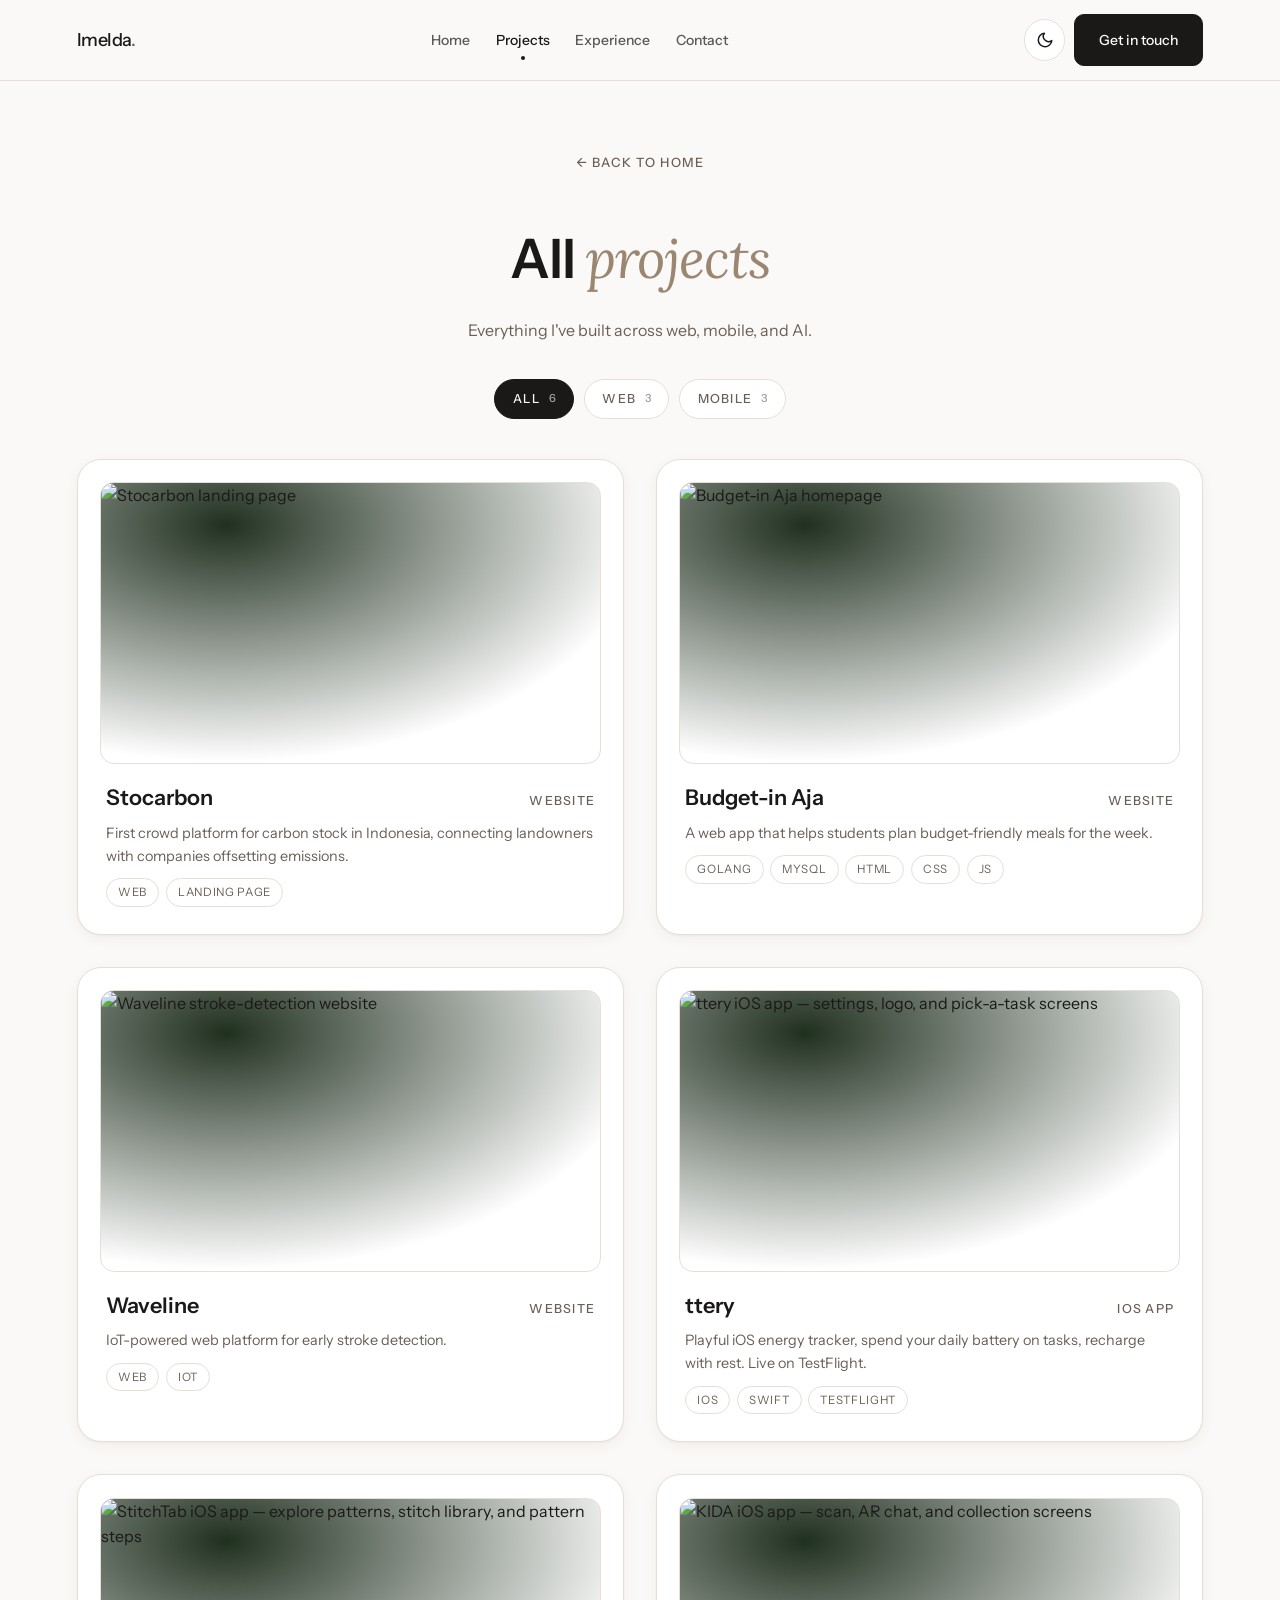
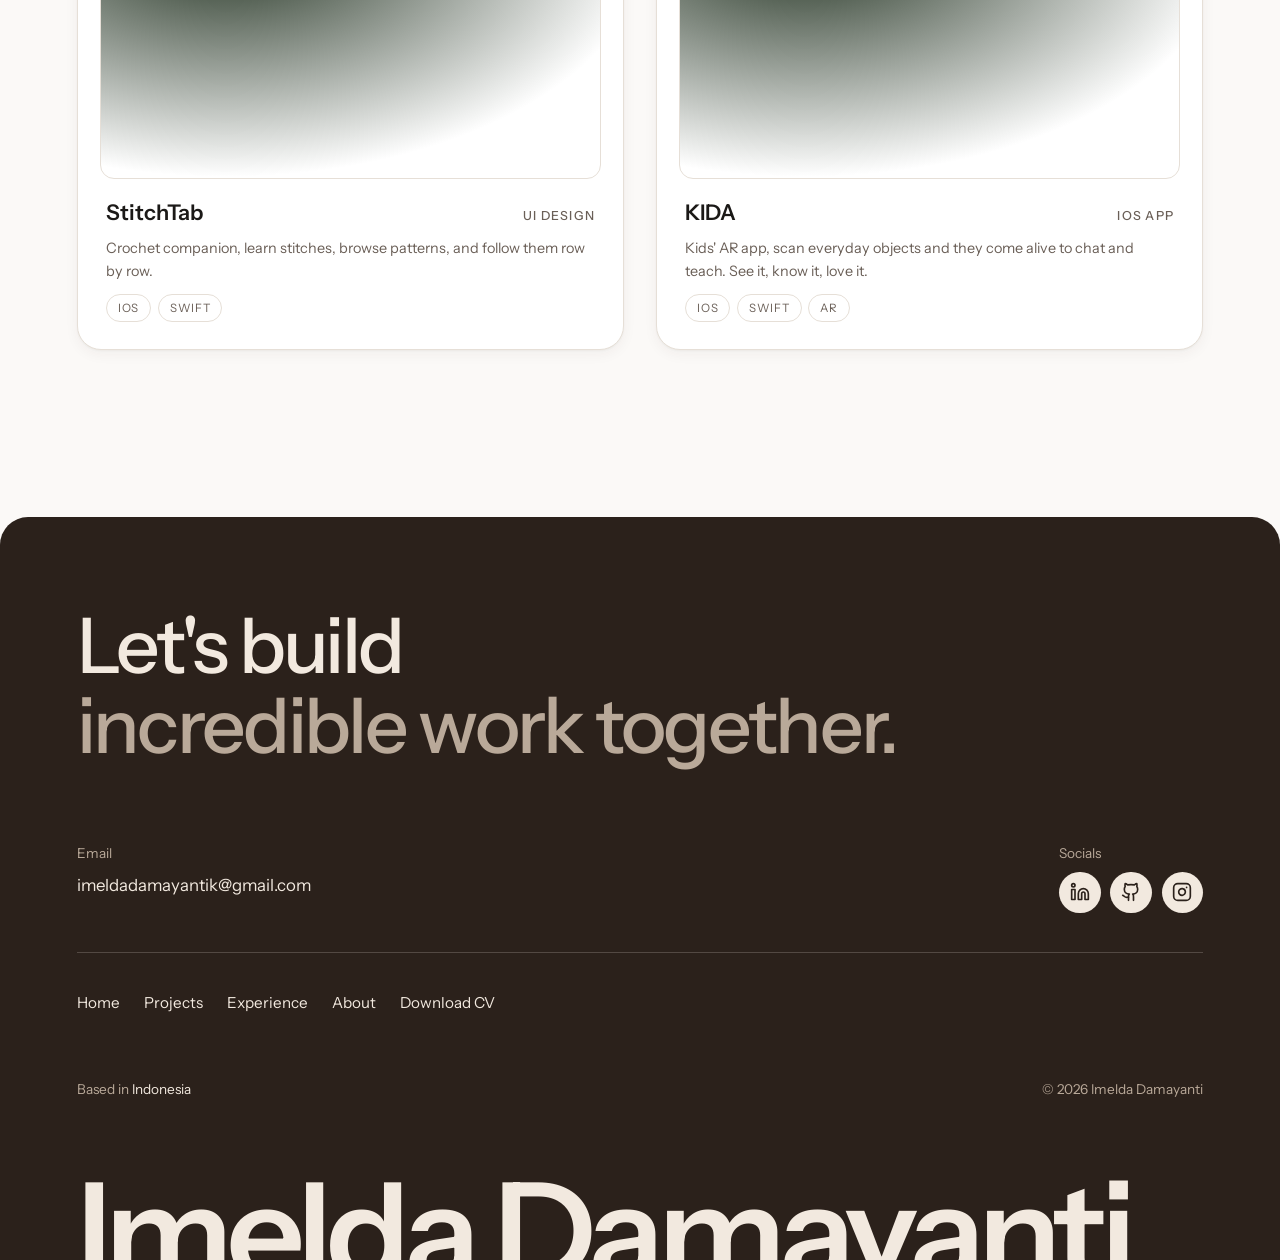
==== projects.html @ 266d2d01 "Update Color" ====
<!DOCTYPE html>
<html lang="en" data-theme="light">
<head>
  <meta charset="UTF-8" />
  <meta name="viewport" content="width=device-width, initial-scale=1.0" />
  <title>All Projects — Imelda Damayanti</title>
  <meta name="description" content="Every project by Imelda Damayanti: web, mobile and AI work, filterable by category." />
  <meta property="og:title" content="All Projects — Imelda Damayanti" />
  <meta property="og:description" content="Web, mobile and AI projects by Imelda Damayanti." />
  <meta property="og:type" content="website" />
  <link rel="icon" href="assets/imeld.png" sizes="any" />
  <link rel="icon" type="image/png" sizes="32x32" href="assets/imeld.png" />
  <link rel="apple-touch-icon" href="assets/apple-touch-icon.png" />
  <link rel="preconnect" href="https://fonts.googleapis.com" />
  <link rel="preconnect" href="https://fonts.gstatic.com" crossorigin />
  <link href="https://fonts.googleapis.com/css2?family=Lora:ital,wght@0,400;0,500;1,400&family=Instrument+Sans:wght@400;500;600;700&family=Mrs+Saint+Delafield&display=swap" rel="stylesheet" />
  <link rel="stylesheet" href="css/style.css?v=63" />
  <script>
    /* apply the saved theme before first paint so there is no dark -> light flash */
    try { var t = localStorage.getItem("theme"); if (t === "light" || t === "dark") document.documentElement.dataset.theme = t; } catch (e) {}
  </script>
</head>
<body>

  <header class="nav">
    <a class="nav__logo" href="index.html#home">Imelda<span class="accent">.</span></a>
    <nav class="nav__links" aria-label="Primary">
      <a href="index.html">Home</a>
      <a href="projects.html" aria-current="page">Projects</a>
      <a href="index.html#experience">Experience</a>
      <!-- <a href="index.html#services">Services</a> -->
      <a href="index.html#contact">Contact</a>
    </nav>
    <div class="nav__actions">
      <button class="theme-toggle" id="themeToggle" type="button" aria-label="Switch to light mode">
        <svg class="icon-sun" width="18" height="18" viewBox="0 0 24 24" fill="none" stroke="currentColor" stroke-width="2" stroke-linecap="round" stroke-linejoin="round" aria-hidden="true"><circle cx="12" cy="12" r="4" /><path d="M12 2v2M12 20v2M4.93 4.93l1.41 1.41M17.66 17.66l1.41 1.41M2 12h2M20 12h2M4.93 19.07l1.41-1.41M17.66 6.34l1.41-1.41" /></svg>
        <svg class="icon-moon" width="18" height="18" viewBox="0 0 24 24" fill="none" stroke="currentColor" stroke-width="2" stroke-linecap="round" stroke-linejoin="round" aria-hidden="true"><path d="M21 12.79A9 9 0 1 1 11.21 3 7 7 0 0 0 21 12.79z" /></svg>
      </button>
      <a class="btn" href="mailto:imeldadamayantik@gmail.com">Get in touch</a>
    </div>
    <button class="nav__burger" id="burger" aria-label="Menu" aria-expanded="false">
      <span></span><span></span>
    </button>
  </header>

  <nav class="mobile-menu" id="mobileMenu" aria-label="Mobile">
    <a href="index.html">Home</a>
    <a href="projects.html">Projects</a>
    <a href="index.html#experience">Experience</a>
    <!-- <a href="index.html#services">Services</a> -->
    <a href="index.html#contact">Contact</a>
    <a class="btn mobile-menu__btn" href="mailto:imeldadamayantik@gmail.com">Get in touch</a>
  </nav>

  <main id="home">
    <section class="section section--first" id="projects">
      <a class="back-link reveal" href="index.html">← Back to home</a>
      <h2 class="reveal">All <em>projects</em></h2>
      <p class="section__sub reveal">
        Everything I've built across web, mobile, and AI.
      </p>
      <div class="filters reveal" id="projectFilters" role="group" aria-label="Filter projects by category"></div>
      <div class="grid-2" id="projectGrid" data-projects="all"></div>
      <noscript><p class="section__sub">Enable JavaScript to see the projects, or visit <a href="https://github.com/imeldamayanti" rel="noopener">my GitHub</a>.</p></noscript>
    </section>
  </main>

  <footer class="site-footer" id="contact">
    <div class="site-footer__inner">
      <h2 class="site-footer__title">
        <span class="sr-only">Let's build something incredible together.</span>
        <span aria-hidden="true">
          Let's <span class="rotor"><span class="rotor__word is-on">build</span><span class="rotor__word">design</span><span class="rotor__word">ship</span><span class="rotor__word">create</span></span>
          <span class="site-footer__title-muted">incredible work together.</span>
        </span>
      </h2>

      <div class="site-footer__contact">
        <div>
          <p class="site-footer__label">Email</p>
          <a class="site-footer__email" href="mailto:imeldadamayantik@gmail.com">imeldadamayantik@gmail.com</a>
        </div>
        <div class="site-footer__socials">
          <p class="site-footer__label">Socials</p>
          <ul>
            <li><a href="https://www.linkedin.com/in/imeldadamayanti/" target="_blank" rel="noopener" aria-label="LinkedIn"><svg width="20" height="20" viewBox="0 0 24 24" fill="none" stroke="currentColor" stroke-width="2" stroke-linecap="round" stroke-linejoin="round" aria-hidden="true"><path d="M16 8a6 6 0 0 1 6 6v7h-4v-7a2 2 0 0 0-2-2 2 2 0 0 0-2 2v7h-4v-7a6 6 0 0 1 6-6z" /><rect x="2" y="9" width="4" height="12" /><circle cx="4" cy="4" r="2" /></svg></a></li>
            <li><a href="https://github.com/imeldamayanti" target="_blank" rel="noopener" aria-label="GitHub"><svg width="20" height="20" viewBox="0 0 24 24" fill="none" stroke="currentColor" stroke-width="2" stroke-linecap="round" stroke-linejoin="round" aria-hidden="true"><path d="M15 22v-4a4.8 4.8 0 0 0-1-3.5c3 0 6-2 6-5.5.08-1.25-.27-2.48-1-3.5.28-1.15.28-2.35 0-3.5 0 0-1 0-3 1.5-2.64-.5-5.36-.5-8 0C6 2 5 2 5 2c-.3 1.15-.3 2.35 0 3.5A5.403 5.403 0 0 0 4 9c0 3.5 3 5.5 6 5.5-.39.49-.68 1.05-.85 1.65-.17.6-.22 1.23-.15 1.85v4" /><path d="M9 18c-4.51 2-5-2-7-2" /></svg></a></li>
            <li><a href="https://www.instagram.com/imelda_d_/" target="_blank" rel="noopener" aria-label="Instagram"><svg width="20" height="20" viewBox="0 0 24 24" fill="none" stroke="currentColor" stroke-width="2" stroke-linecap="round" stroke-linejoin="round" aria-hidden="true"><rect x="2" y="2" width="20" height="20" rx="5" ry="5" /><path d="M16 11.37A4 4 0 1 1 12.63 8 4 4 0 0 1 16 11.37z" /><line x1="17.5" y1="6.5" x2="17.51" y2="6.5" /></svg></a></li>
          </ul>
        </div>
      </div>

      <nav class="site-footer__nav" aria-label="Footer">
        <a href="index.html">Home</a>
        <a href="index.html#projects">Projects</a>
        <a href="index.html#experience">Experience</a>
        <a href="index.html#about">About</a>
        <a href="assets/CV_ImeldaDamayanti.pdf" target="_blank" rel="noopener">Download CV</a>
      </nav>

      <div class="site-footer__meta">
        <p>Based in <span>Indonesia</span></p>
        <p>© 2026 Imelda Damayanti</p>
      </div>
    </div>
    <p class="site-footer__mark" aria-hidden="true">Imelda Damayanti</p>
  </footer>

  <script src="js/projects.js?v=1"></script>
  <script src="js/main.js?v=26"></script>
</body>
</html>
---- css/style.css ----
/* ============ TOKENS & RESET ============ */
:root {
  /* dark chocolate: warm near-black, not brown. every neutral leans warm instead of blue. */
  --bg: #120e0c;
  --surface: #181310;
  --card: #1e1814;
  --line: #2f2822;
  --text: #f1ece6;
  --muted: #a69c91;
  --accent: #f1ece6;
  --radius: 20px;
  --font-sans: "Instrument Sans", system-ui, sans-serif;
  --font-serif: "Lora", Georgia, serif;
  --pad: clamp(2rem, 8.25vw, 10rem);   /* air from device edge (also used for vertical gaps) */
  --content: 1152px;                   /* max width of page content */
  /* horizontal gutter: fixed breathing room on small screens, and on wide screens
     the extra space goes to the sides so content stays at --content, centered.
     nav, hero, sections and footer all use it, so their edges line up. */
  --gutter: max(clamp(1.5rem, 6vw, 5rem), calc((100vw - var(--content)) / 2));
  --gap-y: clamp(1.5rem, 3vh, 3rem); /* vertical air above/below hero card */
  --em: var(--muted);                  /* italic serif accent words in headings */
  --btn-ghost-border: var(--line);
  --shadow-card: 0 1px 2px rgba(0, 0, 0, 0.22), 0 4px 14px rgba(0, 0, 0, 0.16);
  --shadow-md: 0 10px 32px rgba(0, 0, 0, 0.4);
  --shadow-lg: 0 18px 48px rgba(0, 0, 0, 0.48);
  --hero-photo-bg: radial-gradient(75% 60% at 50% 38%, #4a4038 0%, #2c241e 52%, #18120f 100%);
  color-scheme: dark;
}

/* light theme: same tokens, warm off-white. toggled by js/main.js via data-theme */
:root[data-theme="light"] {
  --bg: #fbf9f7;
  --surface: #f4f0eb;
  --card: #ffffff;
  --line: #e6dfd7;
  --text: #1b1917;
  --muted: #6a5f57;
  --accent: #1b1917;
  --em: #9a8671;                       /* tan italics, like the reference (a touch deeper for contrast) */
  --btn-ghost-border: #9a8b82;
  --eyebrow-dot: #bfae9f;
  --shadow-card: 0 1px 2px rgba(60, 45, 30, 0.04), 0 4px 14px rgba(60, 45, 30, 0.05);
  --shadow-md: 0 10px 30px rgba(60, 45, 30, 0.12);
  --shadow-lg: 0 18px 44px rgba(60, 45, 30, 0.16);
  --hero-photo-bg: #bbad9e; /* flat tan, as in the reference */
  color-scheme: light;
}

* { margin: 0; padding: 0; box-sizing: border-box; }

/* `hidden` must win over any display: grid/flex set on a section */
[hidden] { display: none !important; }

html { scroll-behavior: smooth; }

body {
  background: var(--bg);
  color: var(--text);
  font-family: var(--font-sans);
  line-height: 1.6;
  overflow-x: hidden;
}

::selection { background: var(--text); color: var(--bg); }

img { max-width: 100%; display: block; }
a { color: inherit; text-decoration: none; }
.accent { color: var(--muted); }

h1, h2 { font-weight: 600; letter-spacing: -0.02em; }
h1 em, h2 em {
  font-family: var(--font-serif);
  font-style: italic;
  font-weight: 400;
  color: var(--em);
}

.label {
  font-size: 0.78rem;
  letter-spacing: 0.1em;
  text-transform: uppercase;
  color: var(--muted);
  font-weight: 500;
}

/* ============ REVEAL (JS-gated) ============ */
.js .reveal {
  opacity: 0;
  transform: translateY(22px);
  transition: opacity 0.6s ease, transform 0.6s cubic-bezier(0.22, 1, 0.36, 1);
}
.js .reveal.is-visible { opacity: 1; transform: none; }

@media (prefers-reduced-motion: reduce) {
  .js .reveal { opacity: 1; transform: none; transition: none; }
  html { scroll-behavior: auto; }
}

/* ============ BUTTONS ============ */
.btn {
  display: inline-flex;
  align-items: center;
  gap: 0.5rem;
  background: var(--text);
  color: var(--bg);
  font-size: 0.875rem;
  font-weight: 500;
  padding: 0.85rem 1.5rem;
  border: 1px solid var(--text);
  border-radius: 10px;
  transition: opacity 0.2s, transform 0.2s;
}
.btn:hover { opacity: 0.85; transform: translateY(-1px); }
.btn--ghost { background: transparent; color: var(--text); border-color: var(--btn-ghost-border); }
.btn--ghost:hover { border-color: var(--muted); }

/* ============ INTRO LOADER ============ */
.loader {
  position: fixed;
  inset: 0;
  z-index: 999;
  display: none;
  place-items: center;
  pointer-events: none;
}
.js .loader { display: grid; }
.loader__cols {
  position: absolute;
  inset: 0;
  display: grid;
  grid-template-columns: repeat(5, 1fr);
}
.loader__cols span {
  background: var(--surface);
  border-right: 1px solid color-mix(in srgb, var(--text) 5%, transparent);
  transform: translateY(0);
}
.loader__text {
  position: relative;
  font-size: clamp(2.6rem, 7vw, 5.5rem);
  font-weight: 700;
  letter-spacing: -0.03em;
}
.loader__text .ch {
  display: inline-block;
  opacity: 0;
  transform: translateY(34px);
  transition: opacity 0.5s ease, transform 0.55s cubic-bezier(0.22, 1, 0.36, 1);
}
.loader.in .ch { opacity: 1; transform: none; }
.loader.drop .loader__text { opacity: 0; transition: opacity 0.25s; }
.loader.drop .loader__cols span {
  animation: col-drop 0.75s cubic-bezier(0.7, 0, 0.3, 1) forwards;
}
.loader.drop .loader__cols span:nth-child(2) { animation-delay: 0.08s; }
.loader.drop .loader__cols span:nth-child(3) { animation-delay: 0.16s; }
.loader.drop .loader__cols span:nth-child(4) { animation-delay: 0.24s; }
.loader.drop .loader__cols span:nth-child(5) { animation-delay: 0.32s; }
@keyframes col-drop { to { transform: translateY(103%); } }

body.loading { overflow: hidden; }

@media (prefers-reduced-motion: reduce) {
  .js .loader { display: none; }
}

/* ============ NAV ============ */
.nav {
  position: fixed;
  inset: 0 0 auto 0;
  z-index: 100;
  display: flex;
  align-items: center;
  justify-content: space-between;
  gap: 1.5rem;
  padding: 0.9rem var(--gutter);
  background: color-mix(in srgb, var(--bg) 80%, transparent);
  backdrop-filter: blur(12px);
  border-bottom: 1px solid var(--line);
}
/* scrolled state: full bar shrinks into a floating centered pill */
.nav {
  transition: top 0.35s cubic-bezier(0.22, 1, 0.36, 1),
              left 0.35s cubic-bezier(0.22, 1, 0.36, 1),
              padding 0.35s, border-radius 0.35s, background 0.35s,
              transform 0.35s cubic-bezier(0.22, 1, 0.36, 1);
}
.nav--pill {
  top: 0.85rem;
  left: 50%;
  right: auto;
  width: max-content;
  max-width: 94vw;
  transform: translateX(-50%);
  padding: 0.45rem 0.6rem 0.45rem 1.2rem;
  gap: 1.2rem;
  border: 1px solid var(--line);
  border-radius: 999px;
  background: color-mix(in srgb, var(--bg) 88%, transparent);
  box-shadow: var(--shadow-md);
}
.nav--pill .nav__links { gap: 1.1rem; }
.nav--pill .nav__links a { font-size: 0.85rem; }
.nav--pill .btn { padding: 0.55rem 1.1rem; font-size: 0.82rem; }
.nav--pill .nav__logo { font-size: 1rem; }

.nav__logo { font-weight: 500; font-size: 1.125rem; letter-spacing: -0.03em; }
.nav__links { display: flex; gap: 1.6rem; }
.nav__links a { position: relative; font-size: 0.875rem; font-weight: 500; color: var(--text); opacity: 0.72; transition: opacity 0.2s; }
.nav__links a:hover, .nav__links a.is-active, .nav__links a[aria-current="page"] { opacity: 1; }
/* small dot under the current section, like the reference */
.nav__links a.is-active::after,
.nav__links a[aria-current="page"]::after {
  content: "";
  position: absolute;
  left: 50%;
  bottom: -0.55rem;
  width: 4px;
  height: 4px;
  margin-left: -2px;
  border-radius: 50%;
  background: var(--text);
}

.nav__actions { display: flex; align-items: center; gap: 0.55rem; }
.theme-toggle {
  display: grid;
  place-items: center;
  width: 2.6rem;
  height: 2.6rem;
  border-radius: 50%;
  border: 1px solid var(--line);
  background: var(--card);
  color: var(--text);
  cursor: pointer;
  transition: border-color 0.2s, transform 0.2s;
}
.theme-toggle:hover { border-color: var(--muted); transform: translateY(-1px); }
.theme-toggle:focus-visible { outline: 2px solid var(--text); outline-offset: 3px; }
.theme-toggle .icon-moon { display: none; }
:root[data-theme="light"] .theme-toggle .icon-sun { display: none; }
:root[data-theme="light"] .theme-toggle .icon-moon { display: block; }
.nav--pill .theme-toggle { width: 2.2rem; height: 2.2rem; }

/* mobile: links collapse into burger menu */
.nav__burger { display: none; }
.mobile-menu { display: none; }

@media (max-width: 860px) {
  .nav__links { display: none; }
  .nav__actions > .btn { display: none; } /* moves into the burger menu on mobile */
  .nav__burger {
    display: grid;
    gap: 6px;
    background: none;
    border: 0;
    cursor: pointer;
    padding: 10px 6px;
  }
  .nav__burger span {
    width: 24px;
    height: 2px;
    background: var(--text);
    transition: transform 0.3s;
  }
  .nav__burger[aria-expanded="true"] span:first-child { transform: translateY(4px) rotate(45deg); }
  .nav__burger[aria-expanded="true"] span:last-child { transform: translateY(-4px) rotate(-45deg); }

  .mobile-menu {
    position: fixed;
    inset: 0;
    z-index: 90;
    background: var(--bg);
    display: flex;
    flex-direction: column;
    justify-content: center;
    gap: 1.3rem;
    padding: var(--pad);
    font-size: 1.9rem;
    font-weight: 600;
    transform: translateY(-100%);
    transition: transform 0.4s cubic-bezier(0.22, 1, 0.36, 1);
  }
  .mobile-menu.open { transform: none; }
  .mobile-menu__btn {
    align-self: flex-start;
    margin-top: 1.2rem;
    font-size: 1rem;
  }
}

/* ============ SURFACE CARD (hero / cta wrapper) ============ */
.card-surface {
  background: var(--surface);
  border: 1px solid var(--line);
  border-radius: calc(var(--radius) * 1.4);
  margin: 0 var(--gutter);
}

/* ============ HERO ============ */
/* split hero: left-aligned intro, portrait card on the right with a floating
   availability card overlapping its bottom-right corner. */
.hero {
  position: relative;
  margin-top: calc(5.5rem + var(--gap-y));
  margin-inline: var(--gutter);
}
.hero--split {
  display: grid;
  grid-template-columns: minmax(0, 1fr) min(544px, 47.2%); /* photo: 544px like the reference */
  align-items: center;
  gap: clamp(2rem, 6vw, 6.75rem);
  padding-block: clamp(1.5rem, 4vw, 3rem) clamp(3rem, 6vw, 5rem);
}

.hero__text {
  position: relative;
  z-index: 1;
  container-type: inline-size; /* lets the headline size itself to this column (cqw below) */
}

.hero__eyebrow {
  display: inline-flex;
  align-items: center;
  gap: 0.6rem;
  font-size: 0.75rem;
  font-weight: 500;
  letter-spacing: 0.06em;
  text-transform: uppercase;
  color: var(--muted);
  margin-bottom: 1.4rem;
}
.dot {
  width: 8px; height: 8px; border-radius: 50%;
  background: #7ddb84;
  box-shadow: 0 0 10px #7ddb84;
  animation: pulse 2s infinite;
}
.hero__eyebrow .dot {
  background: var(--eyebrow-dot, #7ddb84);
  box-shadow: 0 0 10px var(--eyebrow-dot, #7ddb84);
}
@keyframes pulse { 50% { opacity: 0.35; } }
@media (prefers-reduced-motion: reduce) { .dot { animation: none; } }

.hero__text h1 {
  font-family: var(--font-serif);
  font-weight: 400;
  /* 4rem (64px) is the reference size; it only shrinks when the column is too narrow
     for the longest line (about 7.9em wide in Lora), so the 4 lines never wrap */
  font-size: min(4rem, calc(100cqw / 8.2));
  line-height: 1.06;
  letter-spacing: -0.02em;
  margin-bottom: 1.6rem;
}
.hero__text h1 em { color: var(--em); }
.hero__line { display: block; white-space: nowrap; }

.hero__lead {
  color: var(--muted);
  font-size: 1.125rem;     /* 18px / 28px, like the reference */
  line-height: 1.55;
  letter-spacing: -0.02em;
  max-width: 30rem;
  margin-bottom: 2rem;
}

.hero__actions { display: flex; justify-content: center; gap: 0.8rem; flex-wrap: wrap; margin-bottom: 0; }
.hero--split .hero__actions { justify-content: flex-start; }

/* portrait card */
.hero__visual { position: relative; }
.hero__photo {
  position: relative;
  aspect-ratio: 544 / 562;
  overflow: hidden;
  border: 1px solid var(--line);
  border-radius: 16px;
  background:
    var(--hero-photo-bg);
}
.hero__photo img {
  position: absolute;
  inset: auto 0 0 0;
  width: 100%;
  height: 100%;
  object-fit: contain;
  object-position: center bottom;
}

/* floating availability card */
.hero__status {
  position: absolute;
  right: -1.4rem;
  bottom: 1.75rem;
  width: min(16.5rem, 78%);
  padding: 1rem 1.15rem 0.85rem;
  background: color-mix(in srgb, var(--card) 92%, transparent);
  backdrop-filter: blur(14px);
  border: 1px solid var(--line);
  border-radius: 20px;
  box-shadow: var(--shadow-lg);
}
.hero__status-tag {
  display: flex;
  align-items: center;
  gap: 0.55rem;
  font-size: 0.72rem;
  font-weight: 500;
  letter-spacing: 0.1em;
  text-transform: uppercase;
  color: var(--muted);
}
.hero__status-title {
  font-family: var(--font-serif);
  font-size: 1.125rem;
  line-height: 1.5;
  letter-spacing: -0.02em;
  margin: 0.4rem 0 0.75rem;
  padding-bottom: 0.75rem;
  border-bottom: 1px solid var(--line);
}
.hero__status-list {
  list-style: none;
  display: grid;
  gap: 0.5rem;
  font-size: 0.875rem;
  color: var(--muted);
}
.hero__status-list li { display: flex; align-items: center; gap: 0.6rem; }
.hero__status-list svg { flex: none; }
.hero__status-list a { transition: color 0.2s; white-space: nowrap; }
.hero__status-list a:hover { color: var(--text); }
.hero__signature {
  font-family: "Mrs Saint Delafield", cursive;
  font-size: 2.3rem;
  line-height: 1;
  margin-top: 0.6rem;
  color: var(--text);
}

@media (max-width: 1000px) {
  .hero--split { grid-template-columns: 1fr; }
  .hero__visual { max-width: 36rem; }
  .hero__photo { aspect-ratio: 1 / 1.08; }
  /* stacked: status card sits under the portrait, overlapping only its bottom edge */
  .hero__status {
    position: relative;
    right: auto;
    bottom: auto;
    width: calc(100% - 1.5rem);
    max-width: 17rem;
    margin: -3.25rem 0.75rem 0 auto;
  }
}
@media (max-width: 480px) {
  .hero__status { padding: 0.95rem 1rem 0.85rem; }
  .hero__status-title { font-size: 1.15rem; margin-bottom: 0.7rem; padding-bottom: 0.7rem; }
  .hero__status-list { font-size: 0.8rem; }
  .hero__signature { font-size: 2.2rem; }
}

/* ============ ABOUT ============ */
/* small portrait (social buttons on it, name + role under it) beside the bio.
   portrait.jpg has a white background, so `multiply` melts it into the warm card. */
.about {
  display: grid;
  grid-template-columns: auto minmax(0, 1fr);
  align-items: center;
  gap: clamp(2rem, 6vw, 6rem);
  padding: clamp(3.5rem, 8vw, 7rem) var(--gutter);
}
.about__figure { width: clamp(13rem, 21vw, 17rem); }
.about__photo {
  position: relative;
  aspect-ratio: 4 / 4.8;
  overflow: hidden;
  border-radius: calc(var(--radius) * 1.1);
  background: radial-gradient(90% 70% at 50% 25%, #d8d0c6 0%, #bdb2a6 100%);
  box-shadow: var(--shadow-lg);
}
.about__photo img {
  width: 100%;
  height: 100%;
  object-fit: cover;
  object-position: center 18%;
  mix-blend-mode: multiply;
}
.about__social {
  position: absolute;
  left: 0;
  right: 0;
  bottom: 0.7rem;
  display: flex;
  justify-content: center;
  gap: 0.5rem;
  list-style: none;
}
.about__social a {
  display: grid;
  place-items: center;
  width: 2.4rem;
  height: 2.4rem;
  border-radius: 50%;
  background: rgba(240, 239, 236, 0.92);
  color: #161614;
  box-shadow: 0 4px 14px rgba(0, 0, 0, 0.25);
  transition: transform 0.2s, background 0.2s;
}
.about__social a:hover { transform: translateY(-2px); background: #fff; }
.about__social a:focus-visible { outline: 2px solid var(--text); outline-offset: 2px; }
.about__figure figcaption { display: grid; gap: 0.15rem; margin-top: 1rem; }
.about__figure figcaption strong { font-size: 1.05rem; font-weight: 600; }
.about__figure figcaption span { font-size: 0.85rem; color: var(--muted); }

.about__eyebrow {
  font-family: var(--font-serif);
  font-size: clamp(1.15rem, 1.8vw, 1.5rem);
  color: var(--muted);
  margin-bottom: 0.9rem;
}
.about__text h2 {
  font-family: var(--font-serif);
  font-weight: 400;
  font-size: clamp(2.2rem, 4.4vw, 3.7rem);
  line-height: 1.06;
  letter-spacing: -0.015em;
}
.about__text h2 em { color: var(--em); }
.about__rule {
  display: block;
  width: 5.5rem;
  height: 1px;
  background: var(--muted);
  margin: clamp(1.5rem, 3vw, 2.2rem) 0;
}
.about__bio {
  color: var(--muted);
  font-size: clamp(1.02rem, 1.3vw, 1.18rem);
  line-height: 1.7;
  max-width: 62ch; /* readable line length, but wide enough that the column doesn't look half empty */
}
/* three equal columns across the whole text column, each under a thin rule */
.about__stats {
  display: grid;
  grid-template-columns: repeat(3, minmax(0, 1fr));
  gap: 1.5rem clamp(1rem, 3vw, 2.5rem);
  list-style: none;
  margin-top: clamp(2rem, 4vw, 3.25rem);
}
.about__stats li {
  display: grid;
  align-content: start;
  gap: 0.35rem;
  padding-top: 1rem;
  border-top: 1px solid var(--line);
}
.about__num {
  font-family: var(--font-serif);
  font-size: clamp(2.2rem, 3.6vw, 3rem);
  line-height: 1;
}
.about__label { font-size: clamp(0.82rem, 1vw, 0.92rem); color: var(--muted); line-height: 1.35; }

@media (max-width: 860px) {
  .about { grid-template-columns: 1fr; }
  /* stacked layout: center the portrait and its caption instead of leaving it hugging the left edge */
  .about__figure { width: 15rem; margin-inline: auto; text-align: center; }
}

/* ============ ENGINEERING TOOLKIT ============ */
/* left: heading + icon-tile grid. right: what the stack is used for.
   logos come from the devicon CDN (pinned version), shown on dark tiles. */
.toolkit {
  display: grid;
  grid-template-columns: minmax(0, 1.2fr) minmax(0, 0.8fr);
  gap: clamp(2.5rem, 6vw, 6rem);
  align-items: start;
  padding: clamp(3rem, 7vw, 6rem) var(--gutter);
}
.toolkit h2 {
  font-family: var(--font-serif);
  font-weight: 400;
  font-size: clamp(2.4rem, 4.8vw, 4rem);
  line-height: 1.04;
  letter-spacing: -0.015em;
}
.toolkit h2 em { color: var(--em); }
.toolkit__sub {
  color: var(--muted);
  margin: clamp(1.5rem, 3vw, 2.5rem) 0 1.4rem;
}
.toolkit__grid {
  display: grid;
  grid-template-columns: repeat(5, minmax(0, 1fr));
  gap: clamp(1rem, 2vw, 1.6rem) clamp(0.5rem, 1.5vw, 1.2rem);
  list-style: none;
  max-width: 34rem;
}
.tool { display: grid; justify-items: center; gap: 0.55rem; }
.tool__icon {
  display: grid;
  place-items: center;
  width: clamp(3.4rem, 6vw, 4.5rem);
  aspect-ratio: 1;
  background: var(--card);
  border: 1px solid var(--line);
  border-radius: 18px;
  transition: transform 0.25s cubic-bezier(0.22, 1, 0.36, 1), border-color 0.25s;
}
.tool__icon img { width: 48%; height: 48%; object-fit: contain; }
/* logos that are dark by default would vanish on the dark tile */
.tool__icon img[data-dim] { filter: brightness(1.9) saturate(1.15); }
.tool:hover .tool__icon { transform: translateY(-3px); border-color: var(--muted); }
.tool__name {
  font-size: 0.72rem;
  color: var(--muted);
  white-space: nowrap;
}

.toolkit__caps {
  display: grid;
  gap: 1.3rem;
  list-style: none;
  padding-top: clamp(0rem, 2vw, 1rem);
}
.toolkit__caps li { display: flex; align-items: center; gap: 1rem; }
.cap__glyph {
  flex: none;
  display: grid;
  place-items: center;
  width: 2.6rem;
  height: 2.6rem;
  border-radius: 50%;
  background: var(--text);
  color: var(--bg);
  font-size: 0.95rem;
  line-height: 1;
}
.cap__text { display: grid; }
.cap__title { font-size: 0.98rem; }
.cap__sub { font-size: 0.8rem; color: var(--muted); }

@media (max-width: 900px) {
  .toolkit { grid-template-columns: 1fr; }
}
@media (max-width: 480px) {
  .toolkit__grid { gap: 1rem 0.4rem; }
  .tool__name { font-size: 0.64rem; }
}

/* ============ SITE FOOTER (big, brown) ============ */
/* rotating headline word, contact + socials, links, and a huge cropped name.
   it keeps its own brown palette in both themes. */
.site-footer {
  --f-bg: #2b211b;
  --f-text: #f2e9df;
  --f-muted: #b9a999;
  --f-line: rgba(242, 233, 223, 0.2);
  position: relative;
  overflow: hidden;
  margin-top: clamp(3rem, 7vw, 6rem);
  background: var(--f-bg);
  color: var(--f-text);
  border-radius: 28px 28px 0 0;
}
.site-footer__inner {
  padding: clamp(3rem, 7vw, 6rem) var(--gutter) 0;
}
.sr-only {
  position: absolute;
  width: 1px;
  height: 1px;
  overflow: hidden;
  clip: rect(0 0 0 0);
  white-space: nowrap;
}
.site-footer__title {
  font-weight: 500;
  font-size: clamp(2.3rem, 6vw, 5rem);
  line-height: 1.04;
  letter-spacing: -0.035em;
}
.site-footer__title-muted { display: block; color: var(--f-muted); }
.rotor { display: inline-grid; vertical-align: baseline; }
.rotor__word {
  grid-area: 1 / 1;
  opacity: 0;
  filter: blur(14px);
  transform: translateY(0.12em);
  transition: opacity 0.6s ease, filter 0.6s ease, transform 0.6s cubic-bezier(0.22, 1, 0.36, 1);
}
.rotor__word.is-on { opacity: 1; filter: none; transform: none; }
@media (prefers-reduced-motion: reduce) {
  .rotor__word { transition: none; }
}

.site-footer__contact {
  display: flex;
  justify-content: space-between;
  align-items: flex-start;
  flex-wrap: wrap;
  gap: 1.5rem 2rem;
  margin-top: clamp(2.5rem, 6vw, 5rem);
  padding-bottom: clamp(1.75rem, 3vw, 2.5rem);
  border-bottom: 1px solid var(--f-line);
}
.site-footer__label { font-size: 0.85rem; color: var(--f-muted); margin-bottom: 0.45rem; }
.site-footer__email { font-size: 1.05rem; transition: opacity 0.2s; }
.site-footer__email:hover { opacity: 0.75; }
.site-footer__socials ul { display: flex; gap: 0.6rem; list-style: none; }
.site-footer__socials a {
  display: grid;
  place-items: center;
  width: 2.6rem;
  height: 2.6rem;
  border-radius: 50%;
  background: var(--f-text);
  color: var(--f-bg);
  transition: transform 0.2s, opacity 0.2s;
}
.site-footer__socials a:hover { transform: translateY(-2px); opacity: 0.9; }
.site-footer a:focus-visible { outline: 2px solid var(--f-text); outline-offset: 3px; }

.site-footer__nav {
  display: flex;
  flex-wrap: wrap;
  gap: 0.6rem 1.5rem;
  margin-top: clamp(1.75rem, 3vw, 2.5rem);
  font-size: 0.95rem;
}
.site-footer__nav a { transition: opacity 0.2s; }
.site-footer__nav a:hover { opacity: 0.7; }

.site-footer__meta {
  display: flex;
  justify-content: space-between;
  flex-wrap: wrap;
  gap: 0.5rem 2rem;
  margin-top: clamp(2.25rem, 5vw, 4rem);
  font-size: 0.85rem;
  color: var(--f-muted);
}
.site-footer__meta span { color: var(--f-text); }

/* the name: sized to the content width, bottom of the letters cropped by the footer edge */
.site-footer__mark {
  margin: clamp(1.5rem, 4vw, 3rem) 0 0;
  padding: 0 var(--gutter);
  font-weight: 600;
  font-size: min(10.6vw, 9.25rem);
  line-height: 0.82;
  letter-spacing: -0.045em;
  white-space: nowrap;
  color: var(--f-text);
  transform: translateY(0.2em);
  user-select: none;
}

@media (max-width: 600px) {
  .site-footer { border-radius: 22px 22px 0 0; }
}

/* ============ TECH MARQUEE ============ */
.logos {
  overflow: hidden;
  margin-inline: var(--gutter); /* stop at the page padding, not the device edge */
  padding: clamp(2rem, 5vw, 3.5rem) 0;
  mask-image: linear-gradient(to right, transparent, #000 12%, #000 88%, transparent);
  -webkit-mask-image: linear-gradient(to right, transparent, #000 12%, #000 88%, transparent);
}
.logos__track {
  display: flex;
  gap: clamp(2.5rem, 6vw, 5rem);
  width: max-content;
  animation: logos-scroll 28s linear infinite;
}
.logos__track:hover { animation-play-state: paused; }
.logos__track span {
  font-weight: 600;
  font-size: 1.15rem;
  letter-spacing: -0.01em;
  color: var(--muted);
  white-space: nowrap;
}
@keyframes logos-scroll { to { transform: translateX(-50%); } }

@media (prefers-reduced-motion: reduce) {
  .logos__track { animation: none; }
}

/* ============ SECTION DIVIDER ============ */
/* a thin line, inset to the content width, at the top of every section after the first.
   drawn as a background so it never touches the section's grid/flex layout.
   (the contact card is skipped: it has its own border.) */
main > section + section:not(.section--cta) {
  background-image: linear-gradient(var(--line), var(--line));
  background-size: calc(100% - 2 * var(--gutter)) 1px;
  background-position: 50% 0;
  background-repeat: no-repeat;
}

/* ============ SECTIONS ============ */
/* headers centered like Sevora; card grids stay left-aligned */
.section { padding: clamp(3rem, 6vw, 5.5rem) var(--gutter); text-align: center; }
.section > .label {
  display: inline-block;
  padding: 0.5rem 1.2rem;
  border: 1px solid var(--line);
  border-radius: 999px;
  background: var(--card);
}
.section h2 { font-size: clamp(2rem, 4.5vw, 3.4rem); margin: 1.2rem 0 1rem; }
.section__sub {
  color: var(--muted);
  max-width: 52ch;
  margin-inline: auto;
  margin-bottom: clamp(2rem, 5vw, 3.5rem);
}
.cards-3, .grid-2, .steps, .xp { text-align: left; }

/* ============ CARDS ============ */
.cards-3 {
  display: grid;
  grid-template-columns: repeat(3, 1fr);
  gap: 1.2rem;
}
.cards-3--two { grid-template-columns: repeat(2, 1fr); }

.card {
  background: var(--card);
  border: 1px solid var(--line);
  border-radius: var(--radius);
  padding: 2rem;
  display: flex;
  flex-direction: column;
  gap: 0.9rem;
  transition: border-color 0.25s, transform 0.25s;
}
.card:hover { border-color: var(--muted); transform: translateY(-3px); }
.card__glyph { font-size: 1.4rem; color: var(--muted); }
.card h3 { font-size: 1.2rem; font-weight: 600; }
.card p { color: var(--muted); font-size: 0.95rem; }
.card footer { display: grid; margin-top: auto; }
blockquote.card p { color: var(--text); font-size: 1.02rem; }

@media (max-width: 900px) {
  .cards-3, .cards-3--two { grid-template-columns: 1fr; }
}

/* ============ WORKS (stacking cards) ============ */
/* every card is `position: sticky` at nearly the same top, so as you scroll
   the next card slides up and covers the previous one. cards alternate dark /
   light so the overlap reads. no JS needed. */
.works {
  padding: clamp(3rem, 6vw, 5.5rem) var(--gutter) clamp(3rem, 6vw, 5rem);
}
.works__head {
  display: grid;
  grid-template-columns: minmax(0, 1.1fr) minmax(0, 0.9fr);
  align-items: end;
  gap: 1.5rem clamp(2rem, 6vw, 6rem);
  margin-bottom: clamp(2rem, 5vw, 3.5rem);
}
.works__eyebrow {
  display: flex;
  align-items: center;
  gap: 1rem;
  font-size: 0.78rem;
  font-weight: 500;
  letter-spacing: 0.1em;
  text-transform: uppercase;
  color: var(--muted);
}
.works__eyebrow::after { content: ""; width: 4.5rem; height: 1px; background: var(--line); }
.works__head h2 {
  font-family: var(--font-serif);
  font-weight: 400;
  font-size: clamp(2.4rem, 4.8vw, 4rem);
  line-height: 1.04;
  letter-spacing: -0.015em;
  margin-top: 1rem;
}
.works__desc { color: var(--muted); max-width: 42ch; padding-bottom: 0.4rem; }

.work {
  --i: 0;
  --w-bg: var(--card);
  --w-fg: var(--text);
  --w-muted: var(--muted);
  --w-line: var(--line);
  position: sticky;
  top: calc(5.25rem + var(--i) * 0.5rem);
  display: grid;
  grid-template-columns: minmax(0, 0.8fr) minmax(0, 1.2fr);
  gap: clamp(1.5rem, 3vw, 3rem);
  margin-bottom: clamp(1.25rem, 9vh, 4.5rem);
  padding: clamp(1.1rem, 2.2vw, 1.75rem);
  background: var(--w-bg);
  color: var(--w-fg);
  border: 1px solid var(--w-line);
  border-radius: calc(var(--radius) * 1.4);
  box-shadow: 0 -22px 44px rgba(0, 0, 0, 0.4);
}
.work--light {
  --w-bg: #ebe7e3;
  --w-fg: #161614;
  --w-muted: #7a746d;
  --w-line: rgba(22, 22, 20, 0.16);
  border-color: #ebe7e3;
}
.work:last-child { margin-bottom: 0; }

.work__body {
  display: flex;
  flex-direction: column;
  justify-content: space-between;
  gap: 1.75rem;
  padding: 0.6rem 0.5rem 0.4rem;
}
.work__index {
  font-size: 0.75rem;
  font-weight: 500;
  letter-spacing: 0.1em;
  color: var(--w-muted);
}
.work__title {
  font-family: var(--font-serif);
  font-weight: 400;
  font-size: clamp(2rem, 3.4vw, 3rem);
  line-height: 1.05;
  letter-spacing: -0.01em;
}
.work__cat {
  font-family: var(--font-serif);
  font-size: clamp(1.2rem, 1.8vw, 1.5rem);
  color: var(--w-muted);
  margin: 0.25rem 0 1rem;
}
.work__desc { color: var(--w-fg); opacity: 0.8; max-width: 34ch; font-size: 0.98rem; }
.work__tags {
  display: flex;
  flex-wrap: wrap;
  gap: 0.4rem;
  list-style: none;
  margin-top: 1.1rem;
}
.work__tags li {
  font-size: 0.7rem;
  letter-spacing: 0.06em;
  text-transform: uppercase;
  color: var(--w-muted);
  border: 1px solid var(--w-line);
  border-radius: 999px;
  padding: 0.25rem 0.7rem;
}
.work__link {
  align-self: flex-start;
  display: inline-flex;
  align-items: center;
  gap: 0.5rem;
  font-size: 0.9rem;
  font-weight: 500;
  color: var(--w-bg);
  background: var(--w-fg);
  border-radius: 999px;
  padding: 0.75rem 1.4rem;
  transition: opacity 0.2s, transform 0.2s;
}
.work__link:hover { opacity: 0.85; transform: translateY(-1px); }
.work__link:focus-visible { outline: 2px solid var(--w-fg); outline-offset: 3px; }

.work__media {
  position: relative;
  align-self: center;
  aspect-ratio: 16 / 9;
  overflow: hidden;
  border-radius: 16px;
  border: 1px solid var(--w-line);
  background: var(--w-line);
}
.work__media img {
  position: absolute;
  inset: 0;
  width: 100%;
  height: 100%;
  object-fit: cover;
  transition: transform 0.6s cubic-bezier(0.22, 1, 0.36, 1);
}
.work:hover .work__media img { transform: scale(1.03); }

@media (max-width: 860px) {
  .works__head { grid-template-columns: 1fr; align-items: start; }
  .work {
    top: calc(4.75rem + var(--i) * 0.4rem);
    grid-template-columns: 1fr;
    margin-bottom: 1.25rem;
  }
  .work__media { order: -1; align-self: stretch; }
  .work__body { gap: 1.25rem; padding: 0.25rem 0.25rem 0.1rem; }
}
@media (prefers-reduced-motion: reduce) {
  .work__media img, .work__link { transition: none; }
}

/* ============ PROJECTS ============ */
.grid-2 {
  display: grid;
  grid-template-columns: repeat(2, 1fr);
  gap: 2rem;
}
.proj__media {
  position: relative;
  display: grid;
  place-items: center;
  aspect-ratio: 16 / 9;
  border-radius: var(--radius);
  border: 1px solid var(--line);
  background:
    radial-gradient(130% 130% at 25% 15%, var(--tint, #20301f) 0%, transparent 65%),
    var(--card);
  overflow: hidden;
  transition: transform 0.35s cubic-bezier(0.22, 1, 0.36, 1), border-color 0.25s;
}
.proj__media img {
  position: absolute;
  inset: 0;
  width: 100%;
  height: 100%;
  object-fit: cover;
  object-position: top;
}
.proj__media span:not(.proj__arrow) {
  font-family: var(--font-serif);
  font-style: italic;
  font-size: clamp(1.4rem, 2.4vw, 2rem);
  color: var(--text);
  opacity: 0.85;
}
/* image cards: project name fades in over the image on hover */
.proj__media span.proj__title-hover {
  position: relative;
  z-index: 1;
  opacity: 0;
  transition: opacity 0.35s ease;
  color: #f0efec;
  text-shadow: 0 2px 22px rgba(0, 0, 0, 0.75);
}
.proj:hover .proj__media span.proj__title-hover { opacity: 0.75; }

/* image cards: #313131 scrim fades in behind the title on hover */
.proj__media:has(.proj__title-hover)::after {
  content: "";
  position: absolute;
  inset: 0;
  background: #2e2823;
  opacity: 0;
  transition: opacity 0.35s ease;
}
.proj:hover .proj__media:has(.proj__title-hover)::after { opacity: 0.3; }
.proj__media span.proj__title-hover { z-index: 2; }
.proj__arrow { z-index: 2; }

.proj:hover .proj__media { transform: scale(1.015); border-color: var(--muted); }

/* hover arrow — appears on the card, links to project detail */
.proj__arrow {
  position: absolute;
  top: 1rem;
  right: 1rem;
  width: 46px;
  height: 46px;
  border-radius: 14px;
  display: grid;
  place-items: center;
  background: var(--text);
  color: var(--bg);
  font-size: 1.15rem;
  font-style: normal;
  opacity: 0;
  transform: translateY(8px) scale(0.9);
  transition: opacity 0.25s, transform 0.3s cubic-bezier(0.22, 1, 0.36, 1);
}
.proj:hover .proj__arrow,
.proj__media:focus-visible .proj__arrow { opacity: 1; transform: none; }
.proj__meta {
  display: flex;
  justify-content: space-between;
  align-items: baseline;
  padding: 0.9rem 0.3rem 0;
}

/* self-contained project card: inset image floating inside padded surface */
.proj--card {
  background: var(--card);
  border: 1px solid var(--line);
  border-radius: calc(var(--radius) * 1.2);
  padding: 1.4rem;
  box-shadow: var(--shadow-card);
  transition: border-color 0.25s, transform 0.25s, box-shadow 0.25s;
}
.proj--card:hover { border-color: var(--muted); transform: translateY(-3px); box-shadow: var(--shadow-md); }
.proj--card .proj__media {
  border: 1px solid var(--line);
  border-radius: 14px;
}
.proj__body { padding: 1rem 0.35rem 0.3rem; }
.proj__body .proj__meta { padding: 0; }
.proj__body .proj__meta h3 { font-size: 1.35rem; }
/* one shared left edge for title, description, and chips */
.proj__body .proj__desc,
.proj__body .proj__stack { padding-inline: 0; }

/* short description + stack under the card */
.proj__desc {
  color: var(--muted);
  font-size: 0.9rem;
  max-width: 52ch;
  padding: 0.45rem 0.3rem 0;
}
.proj__stack {
  display: flex;
  flex-wrap: wrap;
  gap: 0.4rem;
  list-style: none;
  padding: 0.65rem 0.3rem 0;
}
.proj__stack li {
  font-size: 0.72rem;
  letter-spacing: 0.06em;
  text-transform: uppercase;
  color: var(--muted);
  border: 1px solid var(--line);
  border-radius: 999px;
  padding: 0.25rem 0.7rem;
}
.proj__meta h3 { font-size: 1.1rem; font-weight: 600; }

@media (max-width: 800px) { .grid-2 { grid-template-columns: 1fr; } }

/* category filter pills (built by js/main.js from each card's data-category) */
.filters {
  display: flex;
  flex-wrap: wrap;
  justify-content: center;
  gap: 0.6rem;
  margin: calc(-1 * clamp(0.5rem, 2vw, 1.25rem)) 0 clamp(1.5rem, 3.5vw, 2.5rem);
}
.filter {
  display: inline-flex;
  align-items: center;
  gap: 0.55rem;
  font: inherit;
  font-size: 0.78rem;
  font-weight: 500;
  letter-spacing: 0.1em;
  text-transform: uppercase;
  color: var(--muted);
  background: var(--card);
  border: 1px solid var(--line);
  border-radius: 999px;
  padding: 0.55rem 1.1rem;
  cursor: pointer;
  transition: color 0.2s, background 0.2s, border-color 0.2s;
}
.filter:hover { color: var(--text); border-color: var(--muted); }
.filter:focus-visible { outline: 2px solid var(--text); outline-offset: 3px; }
.filter__count { font-size: 0.7rem; opacity: 0.6; letter-spacing: 0; }
.filter[aria-pressed="true"] {
  color: var(--bg);
  background: var(--text);
  border-color: var(--text);
}

.proj[hidden] { display: none; }
.proj.proj--in { animation: proj-in 0.45s cubic-bezier(0.22, 1, 0.36, 1) both; }
@keyframes proj-in {
  from { opacity: 0; transform: translateY(14px) scale(0.98); }
  to   { opacity: 1; transform: none; }
}
@media (prefers-reduced-motion: reduce) {
  .proj.proj--in { animation: none; }
}

/* "View all projects" link under the home grid, and the archive page chrome */
.proj-more { margin-top: clamp(1.75rem, 4vw, 3rem); }
.section--first { margin-top: 4.5rem; }
.back-link {
  display: inline-block;
  font-size: 0.8rem;
  font-weight: 500;
  letter-spacing: 0.1em;
  text-transform: uppercase;
  color: var(--muted);
  margin-bottom: 1.4rem;
  transition: color 0.2s;
}
.back-link:hover { color: var(--text); }

/* ============ PROCESS ============ */
.steps {
  display: grid;
  grid-template-columns: repeat(3, 1fr);
  gap: 1.2rem;
  list-style: none;
}
.steps li {
  background: var(--card);
  border: 1px solid var(--line);
  border-radius: var(--radius);
  padding: 1.8rem;
}
.steps h3 { font-size: 1.1rem; margin: 0.6rem 0 0.4rem; }
.steps p { color: var(--muted); font-size: 0.92rem; }

@media (max-width: 900px) { .steps { grid-template-columns: 1fr 1fr; } }
@media (max-width: 600px) { .steps { grid-template-columns: 1fr; } }

/* ============ EXPERIENCE (timeline) ============ */
.section--timeline {
  display: grid;
  grid-template-columns: 0.9fr 1.1fr;
  gap: clamp(2.5rem, 5vw, 5rem);
  align-items: start;
  text-align: left;
}
.timeline__intro {
  position: sticky;
  top: 7rem; /* stays while the timeline scrolls, like Sevora */
}
.timeline__intro .section__sub { margin-inline: 0; margin-bottom: 0; }

.timeline {
  position: relative;
  list-style: none;
  display: grid;
  gap: 1.5rem;
}
/* rail + progress fill */
.timeline::before,
.timeline__progress {
  content: "";
  position: absolute;
  left: 26px;
  top: 28px;
  bottom: 28px;
  width: 3px;
  border-radius: 3px;
  background: var(--line);
}
.timeline__progress {
  background: var(--text);
  box-shadow: 0 0 12px color-mix(in srgb, var(--text) 45%, transparent);
  bottom: auto;
  height: 0;
  transition: height 0.15s linear;
}

.timeline li {
  position: relative;
  display: grid;
  grid-template-columns: 56px 1fr;
  gap: 1.4rem;
  align-items: start;
}
/* upcoming: flat + dimmed. active (scrolled past): card surface appears,
   node lifts — matches the reference scroll animation */
.timeline__node {
  width: 56px;
  height: 56px;
  border-radius: 50%;
  display: grid;
  place-items: center;
  background: var(--bg);
  border: 1px solid transparent;
  color: var(--muted);
  font-size: 1.1rem;
  z-index: 1;
  transition: border-color 0.4s, color 0.4s, box-shadow 0.4s, background 0.4s;
}
.timeline li.is-active .timeline__node {
  background: var(--card);
  border-color: var(--text);
  color: var(--text);
  box-shadow: 0 0 0 4px color-mix(in srgb, var(--text) 8%, transparent),
              var(--shadow-md);
}

.timeline__card {
  background: transparent;
  border: 1px solid transparent;
  border-radius: var(--radius);
  padding: 1.8rem;
  display: grid;
  gap: 0.5rem;
  opacity: 0.45;
  transition: background 0.45s, border-color 0.45s, opacity 0.45s, box-shadow 0.45s;
}
.timeline li.is-active .timeline__card {
  background: var(--card);
  border-color: var(--line);
  opacity: 1;
  box-shadow: var(--shadow-md);
}
.timeline__card h3 { font-size: 1.15rem; font-weight: 600; }
.timeline__role { color: var(--text); font-size: 0.9rem; }
.timeline__card > p:not(.timeline__role) { color: var(--muted); font-size: 0.93rem; }
.timeline__card ul {
  list-style: none;
  display: grid;
  gap: 0.35rem;
}
.timeline__card ul li {
  color: var(--muted);
  font-size: 0.93rem;
  padding-left: 1.1rem;
  position: relative;
}
.timeline__card ul li::before {
  content: "•";
  position: absolute;
  left: 0;
  color: var(--text);
}
.timeline__card .label { margin-top: 0.4rem; }

@media (max-width: 900px) {
  .section--timeline { grid-template-columns: 1fr; }
  .timeline__intro { position: static; }
  .timeline__intro .section__sub { margin-bottom: 1rem; }
}

/* ============ CTA ======= */
.section--cta {
  text-align: center;
  padding: clamp(3.5rem, 8vw, 6rem) var(--gutter);
  margin-bottom: var(--pad);
}
.section--cta .section__sub { margin-inline: auto; }
.section--cta .hero__actions { justify-content: center; }

/* ============ FOOTER ============ */
.footer {
  display: flex;
  justify-content: space-between;
  align-items: center;
  gap: 1rem;
  flex-wrap: wrap;
  border-top: 1px solid var(--line);
  padding: 1.4rem var(--gutter);
}
.footer__links { display: flex; gap: 1.4rem; }
.footer__links a { font-size: 0.9rem; color: var(--muted); transition: color 0.2s; }
.footer__links a:hover { color: var(--text); }
.footer a.label:hover { color: var(--text); }
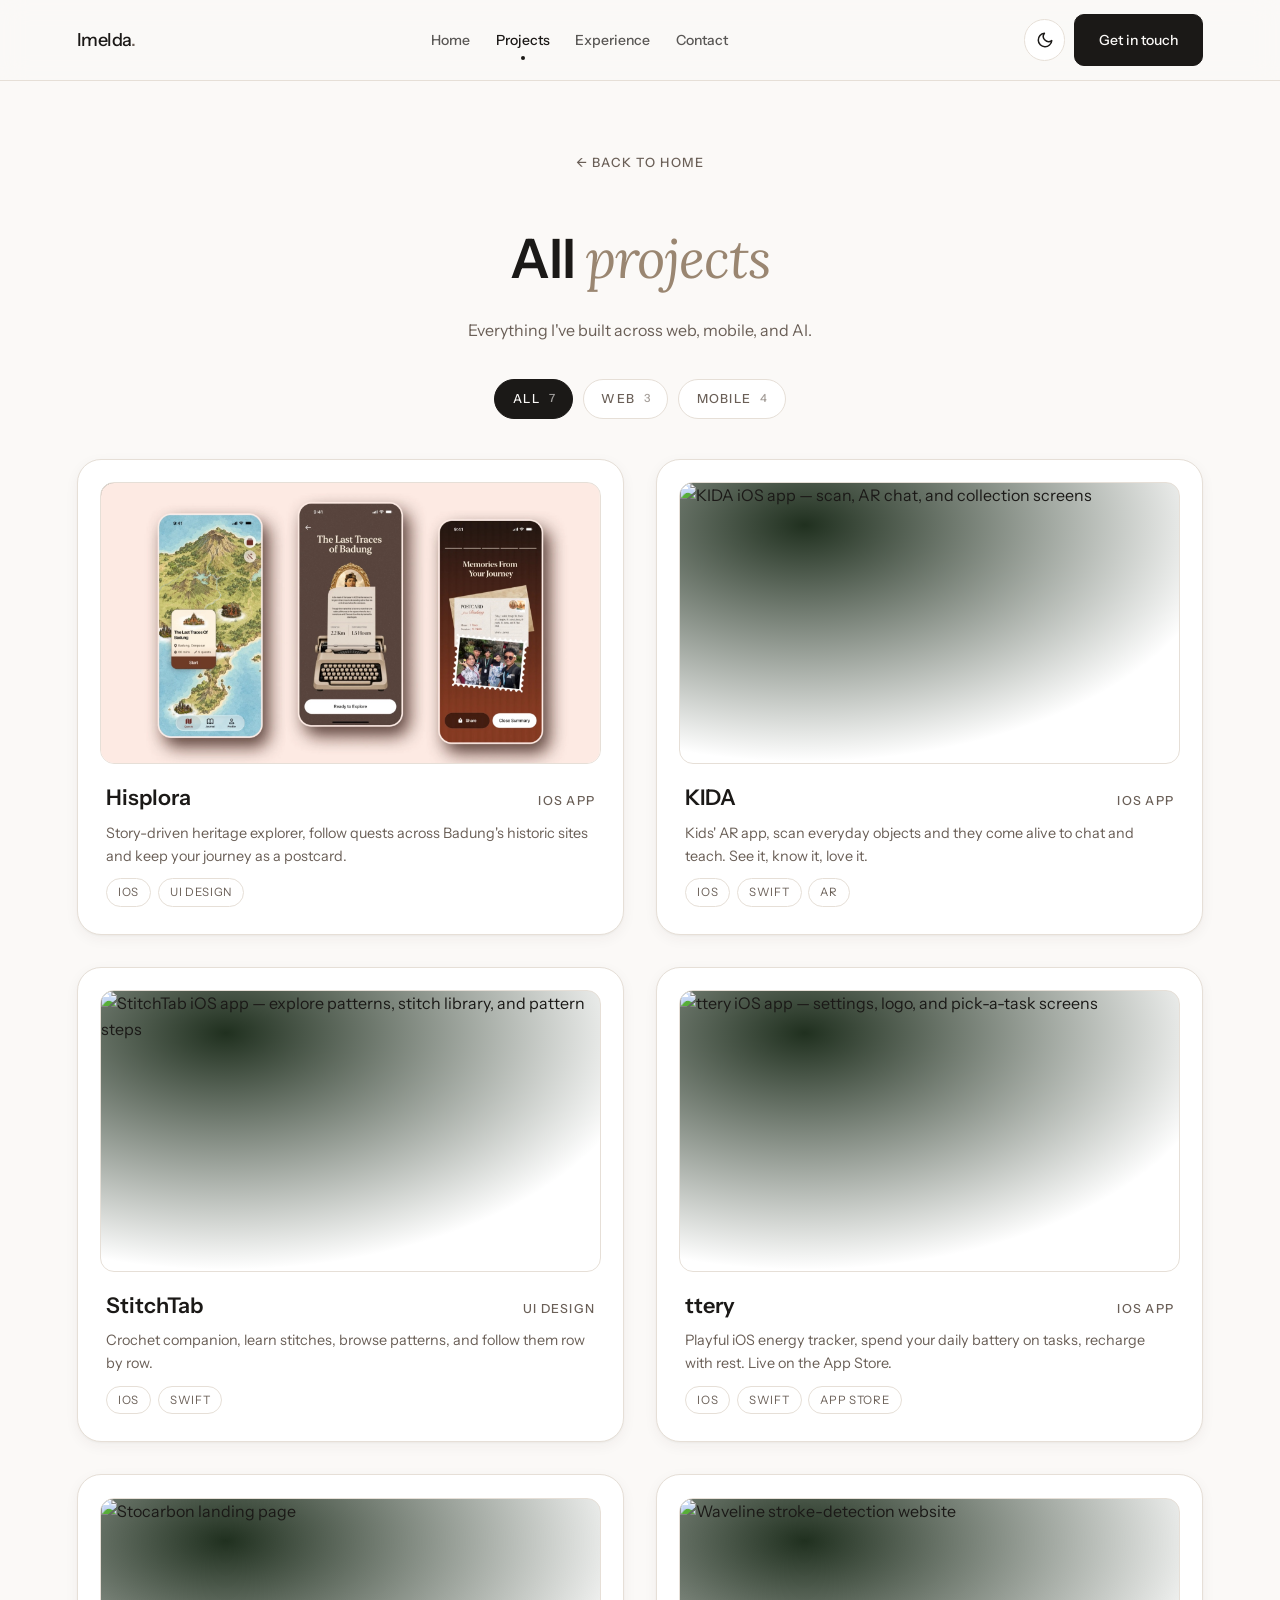
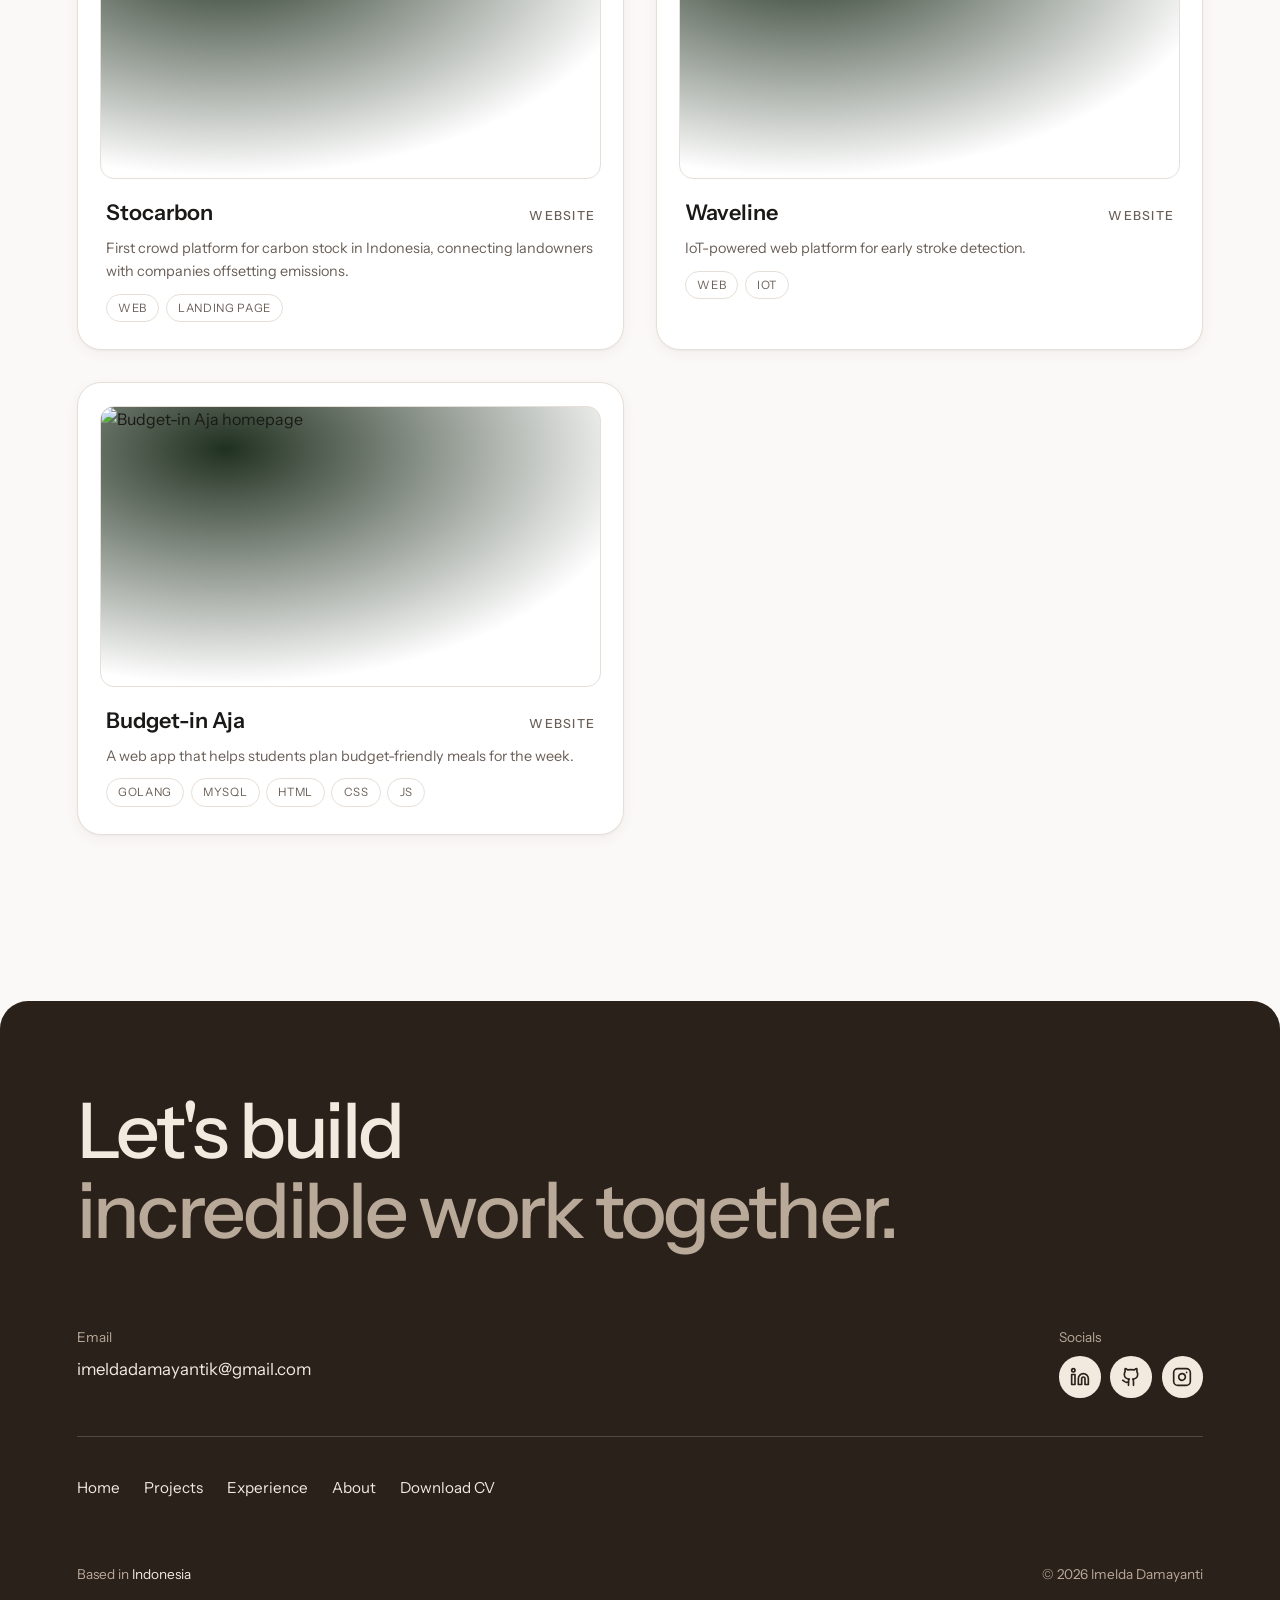
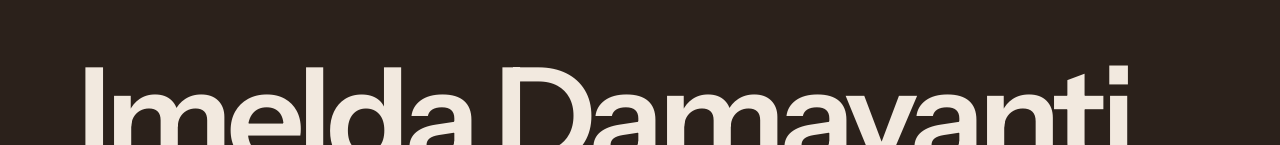
==== commit c9d4888b: "Add Hisplora, StitchTab page, reorder projects, tweak hero photo Co-Authored-By: Claude Sonnet 5.5 <" ====
--- a/projects.html
+++ b/projects.html
@@ -14,7 +14,7 @@
   <link rel="preconnect" href="https://fonts.googleapis.com" />
   <link rel="preconnect" href="https://fonts.gstatic.com" crossorigin />
   <link href="https://fonts.googleapis.com/css2?family=Lora:ital,wght@0,400;0,500;1,400&family=Instrument+Sans:wght@400;500;600;700&family=Mrs+Saint+Delafield&display=swap" rel="stylesheet" />
-  <link rel="stylesheet" href="css/style.css?v=63" />
+  <link rel="stylesheet" href="css/style.css?v=64" />
   <script>
     /* apply the saved theme before first paint so there is no dark -> light flash */
     try { var t = localStorage.getItem("theme"); if (t === "light" || t === "dark") document.documentElement.dataset.theme = t; } catch (e) {}
@@ -106,7 +106,7 @@
     <p class="site-footer__mark" aria-hidden="true">Imelda Damayanti</p>
   </footer>
 
-  <script src="js/projects.js?v=1"></script>
-  <script src="js/main.js?v=26"></script>
+  <script src="js/projects.js?v=3"></script>
+  <script src="js/main.js?v=28"></script>
 </body>
 </html>
--- a/css/style.css
+++ b/css/style.css
@@ -38,7 +38,7 @@
   --accent: #1b1917;
   --em: #9a8671;                       /* tan italics, like the reference (a touch deeper for contrast) */
   --btn-ghost-border: #9a8b82;
-  --eyebrow-dot: #bfae9f;
+  --eyebrow-dot: #7ddb84;
   --shadow-card: 0 1px 2px rgba(60, 45, 30, 0.04), 0 4px 14px rgba(60, 45, 30, 0.05);
   --shadow-md: 0 10px 30px rgba(60, 45, 30, 0.12);
   --shadow-lg: 0 18px 44px rgba(60, 45, 30, 0.16);
@@ -385,7 +385,10 @@
   width: 100%;
   height: 100%;
   object-fit: contain;
-  object-position: center bottom;
+  object-position: left bottom;
+  /* photo is cropped at its left/bottom edges: zoom from the bottom-left so those cuts sit outside the card */
+  transform: translateY(15%) scale(1.12);
+  transform-origin: left bottom;
 }
 
 /* floating availability card */
@@ -1353,3 +1356,48 @@
 .footer__links a { font-size: 0.9rem; color: var(--muted); transition: color 0.2s; }
 .footer__links a:hover { color: var(--text); }
 .footer a.label:hover { color: var(--text); }
+
+/* ============ PROJECT DETAIL (stitchtab.html) ============ */
+/* left sidebar stays put (sticky); only the right column scrolls with the page */
+.detail {
+  display: grid;
+  grid-template-columns: minmax(16rem, 25rem) minmax(0, 1fr);
+  column-gap: clamp(2rem, 4vw, 3.5rem);
+  align-items: start;
+  max-width: calc(var(--content) + 2 * var(--gutter));
+  margin: 0 auto;
+  padding: 7.5rem var(--gutter) clamp(3rem, 6vw, 5.5rem);
+}
+.detail__side {
+  position: sticky;
+  top: 7.5rem;
+  align-self: start;
+  padding-right: clamp(2rem, 4vw, 3.5rem);
+  border-right: 1px solid var(--line);
+  min-height: calc(100vh - 9rem);
+}
+.detail__back { display: inline-flex; align-items: center; gap: 0.6rem; font-size: 0.95rem; color: var(--text); margin-bottom: clamp(2rem, 6vh, 4rem); }
+.detail__back:hover { color: var(--muted); }
+.detail__side h1 { font-family: var(--font-serif); font-weight: 400; font-size: clamp(2.2rem, 3.6vw, 3rem); line-height: 1.1; }
+.detail__sub { color: var(--muted); margin-top: 0.6rem; }
+.detail__meta { margin-top: clamp(1.75rem, 5vh, 3rem); padding-top: clamp(1.75rem, 5vh, 3rem); border-top: 1px solid var(--line); display: grid; gap: 1.1rem; }
+.detail__meta > div { display: grid; grid-template-columns: 7.5rem 1fr; gap: 1rem; }
+.detail__meta dt { font-size: 0.95rem; text-transform: uppercase; color: var(--muted); }
+.detail__meta dd { font-size: 1rem; }
+.detail__hero, .detail__shot { margin: 0; border-radius: var(--radius); overflow: hidden; background: var(--surface); }
+.detail__hero img, .detail__shot img { display: block; width: 100%; height: auto; }
+.detail__block { max-width: 46rem; margin-top: clamp(2rem, 4vw, 3.25rem); }
+.detail__block h2 { font-size: clamp(1.4rem, 2.4vw, 1.9rem); margin-bottom: 0.7rem; }
+.detail__block p, .detail__list { color: var(--muted); line-height: 1.7; }
+.detail__block code { font-size: 0.9em; padding: 0.1em 0.4em; border: 1px solid var(--line); border-radius: 6px; background: var(--surface); color: var(--text); }
+.detail__list { list-style: none; display: grid; gap: 0.7rem; }
+.detail__list strong { color: var(--text); font-weight: 600; }
+.detail__shot { margin-top: 0.4rem; }
+.detail__next { margin-top: clamp(2.5rem, 6vw, 4.5rem); border-top: 1px solid var(--line); padding-top: 1.5rem; }
+.detail__next a { display: flex; justify-content: space-between; gap: 1rem; font-size: clamp(1.2rem, 2.4vw, 1.8rem); font-weight: 500; }
+.detail__next span { color: var(--muted); transition: color 0.2s, transform 0.2s; }
+.detail__next a:hover span { color: var(--text); transform: translateX(4px); }
+@media (max-width: 900px) {
+  .detail { grid-template-columns: 1fr; padding-top: 6rem; }
+  .detail__side { position: static; border-right: 0; padding-right: 0; min-height: 0; margin-bottom: 2rem; }
+}
